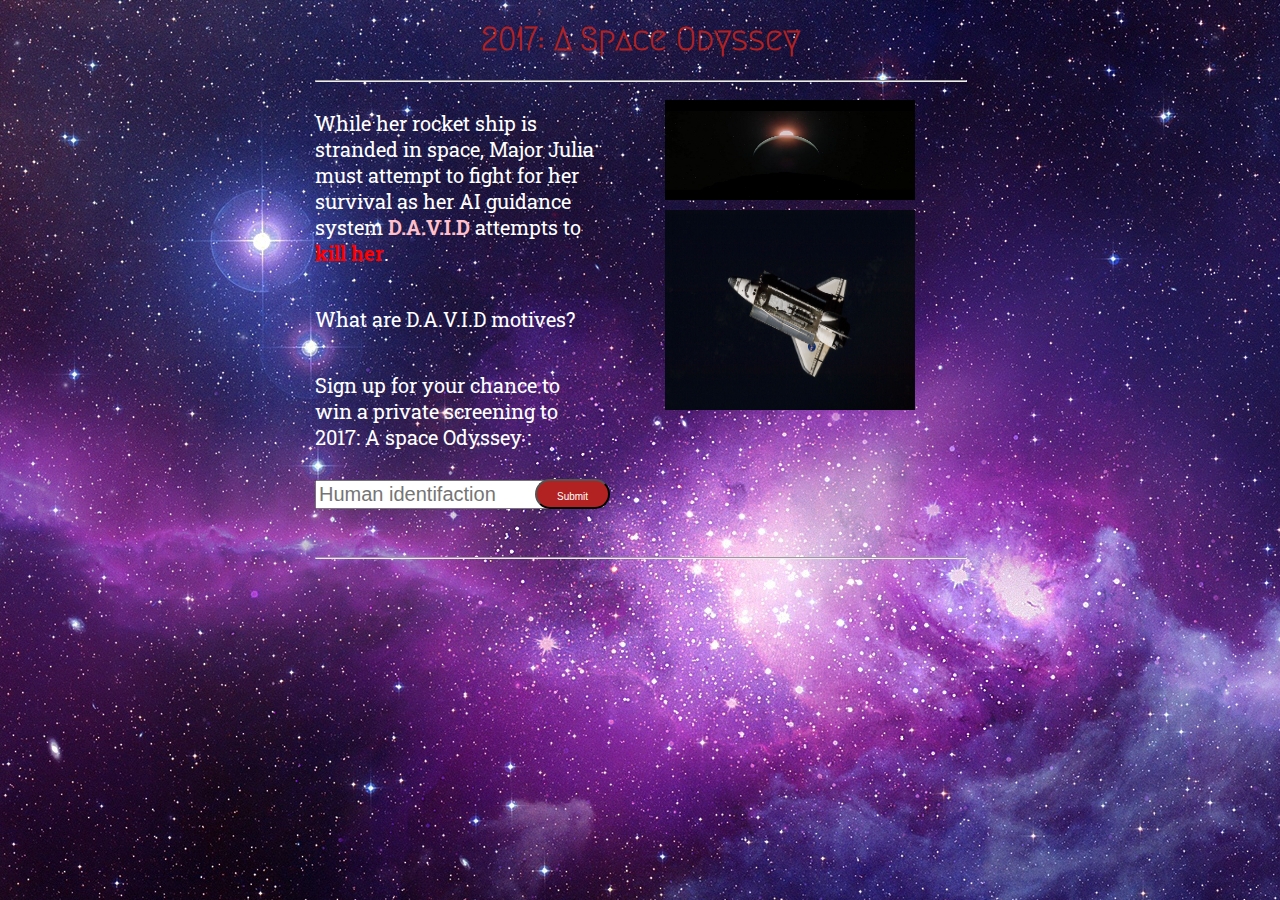
==== index.html @ 768e124a "horizontal rule at footer" ====
<!DOCTYPE html>
<html>

<head>
  <meta charset="UTF-8">
  <title>2017:Space</title>
  <link rel="stylesheet" href="style.css" type="text/css">
  <link href="https://fonts.googleapis.com/css?family=Megrim" rel="stylesheet">
  <link href="https://fonts.googleapis.com/css?family=Roboto+Slab" rel="stylesheet">
  <style>
  </style>
</head>

<body>
  <div class="container">
    <h1>2017: A Space Odyssey</h1>
    <hr>
    <p>While her rocket ship is stranded in space, Major Julia must attempt to fight for her survival as her AI guidance system <span class="bold pink">D.A.V.I.D</span> attempts to<span class="bold red"> kill her</span>.</p>
    <img id="bg" src="2001-space-odyssey.jpg" alt="space" style="width:250px;height:100px;">
    <img src="stranded.jpg" alt="space" style="width:250px;height:200px;">
    <p>What are D.A.V.I.D motives?</p>
    <form action="http://www.w3schools.com/action_page.php" method="get">
      <p>Sign up for your chance to win a private screening to 2017: A space Odyssey :</p>
      <input type="text" name="name" placeholder="Human identifaction" required>
      <input id="fire-button" type="submit" value="Submit">
    </form>
    <hr>
  </div>
</body>

</html>
---- style.css ----
h1{
    font-family: 'Megrim', cursive;
    text-align: center;
    color: firebrick;

}

hr {
    width: 100%;
}

.container {
    width: 650px;
    margin: auto;
}

.bold {
    font-weight: bold;
}

.red{
    color:red;
}
.pink{
    color:pink;
}
 p{
	font-family: 'Roboto Slab', cursive;
	font-size: 20px;
	width: 280px;
	float:left;
	color:white;
}
img{
    float: right;
    margin-top: 10px;
    padding-right: 50px
}
body {
    background-image: url("starnight.jpg");
  }
input{
    font-size: 20px;
    margin-top: 10px;
    margin-right: 200px;
}
#fire-button {
    border-radius: 28px;
    font-family: Arial;
    color: white;
    font-size: 10px;
    background: firebrick;
    padding: 10px 20px 10px 20px;
    text-decoration: none;
    height: 30px;
    position: relative;
    left:220px;
    bottom:40px;
}
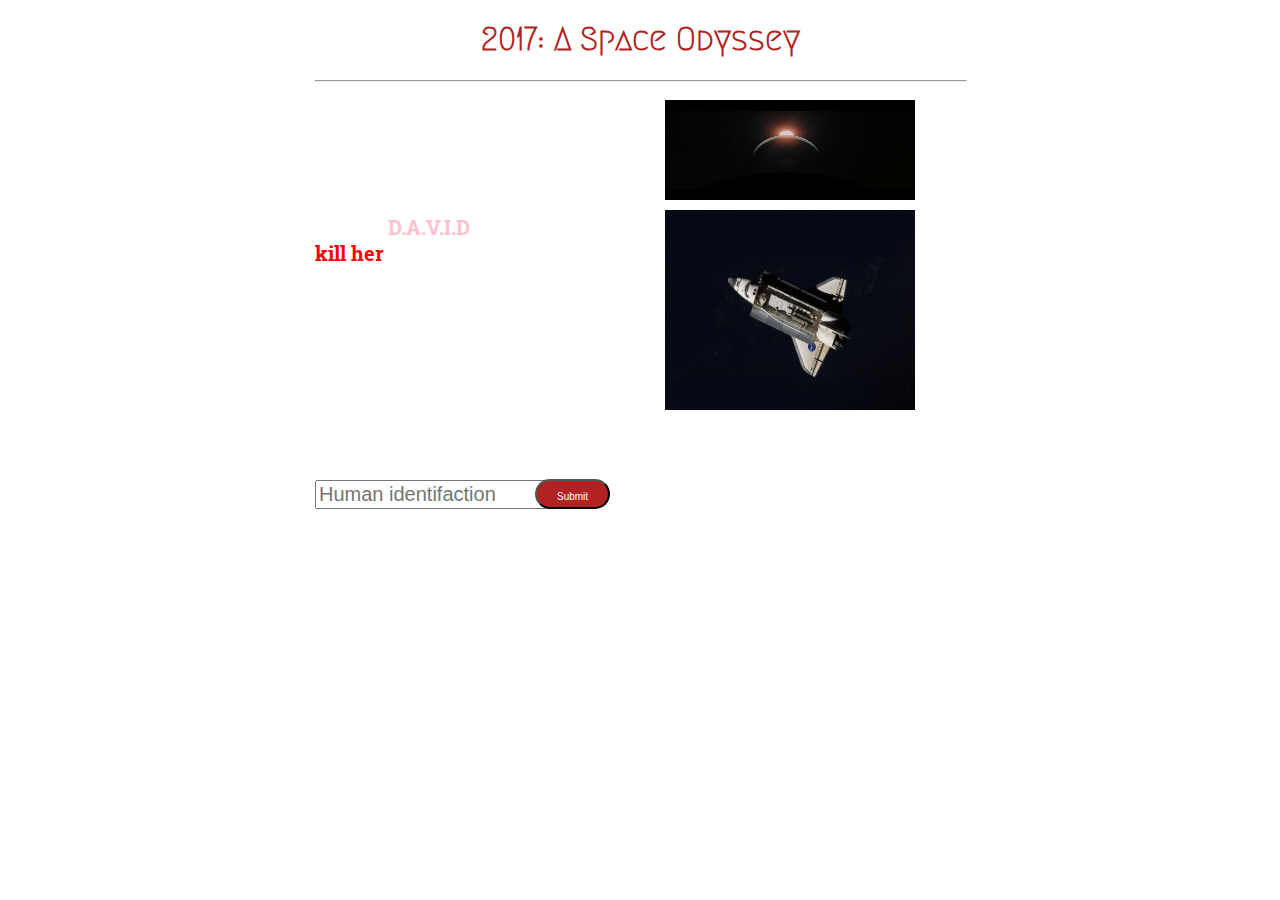
==== commit 006fd0e2: "background" ====
--- a/index.html
+++ b/index.html
@@ -1,31 +1,32 @@
 <!DOCTYPE html>
+
 <html>
-
+  <!--https://upload.wikimedia.org/wikipedia/commons/f/f3/Orion_Nebul-_Hubble_2006_mosaic_18000.jpg-->
+  <!--https://upload.wikimedia.org/wikipedia/commons/thumb/f/fe/STS-119-discovery-from-ISS-during-RPM.jpg/320px-STS-119-discovery-from-ISS-during-RPM.jpg-->
 <head>
   <meta charset="UTF-8">
   <title>2017:Space</title>
   <link rel="stylesheet" href="style.css" type="text/css">
-  <link href="https://fonts.googleapis.com/css?family=Megrim" rel="stylesheet">
-  <link href="https://fonts.googleapis.com/css?family=Roboto+Slab" rel="stylesheet">
+ <link href="https://fonts.googleapis.com/css?family=Megrim" rel="stylesheet">
+<link href="https://fonts.googleapis.com/css?family=Roboto+Slab" rel="stylesheet">
   <style>
-  </style>
+    </style>
 </head>
 
 <body>
   <div class="container">
     <h1>2017: A Space Odyssey</h1>
     <hr>
-    <p>While her rocket ship is stranded in space, Major Julia must attempt to fight for her survival as her AI guidance system <span class="bold pink">D.A.V.I.D</span> attempts to<span class="bold red"> kill her</span>.</p>
-    <img id="bg" src="2001-space-odyssey.jpg" alt="space" style="width:250px;height:100px;">
-    <img src="stranded.jpg" alt="space" style="width:250px;height:200px;">
-    <p>What are D.A.V.I.D motives?</p>
-    <form action="http://www.w3schools.com/action_page.php" method="get">
-      <p>Sign up for your chance to win a private screening to 2017: A space Odyssey :</p>
-      <input type="text" name="name" placeholder="Human identifaction" required>
+    <p>While her rocket ship is stranded in space, Major Julia must attempt to fight for her survival as her AI guidance system <span class = "bold pink">D.A.V.I.D</span> attempts to<span class="bold red"> kill her</span>.</p>
+
+      <img id="bg" src="2001-space-odyssey.jpg" alt="space" style="width:250px;height:100px;">
+      <img src="stranded.jpg" alt="space" style="width:250px;height:200px;">
+<p>What are D.A.V.I.D motives?</p>
+      <form action="http://www.w3schools.com/action_page.php" method="get">
+        <p>Sign up for your chance to win a private screening to 2017: A space Odyssey :</p>
+      <input type="text" name="name" placeholder="Human identifaction"required>  
       <input id="fire-button" type="submit" value="Submit">
-    </form>
-    <hr>
+        </form>
   </div>
 </body>
-
-</html>
+</html>--- a/style.css
+++ b/style.css
@@ -37,7 +37,7 @@
     padding-right: 50px
 }
 body {
-    background-image: url("starnight.jpg");
+    background-image: url("spacebackground.jpg");
   }
 input{
     font-size: 20px;
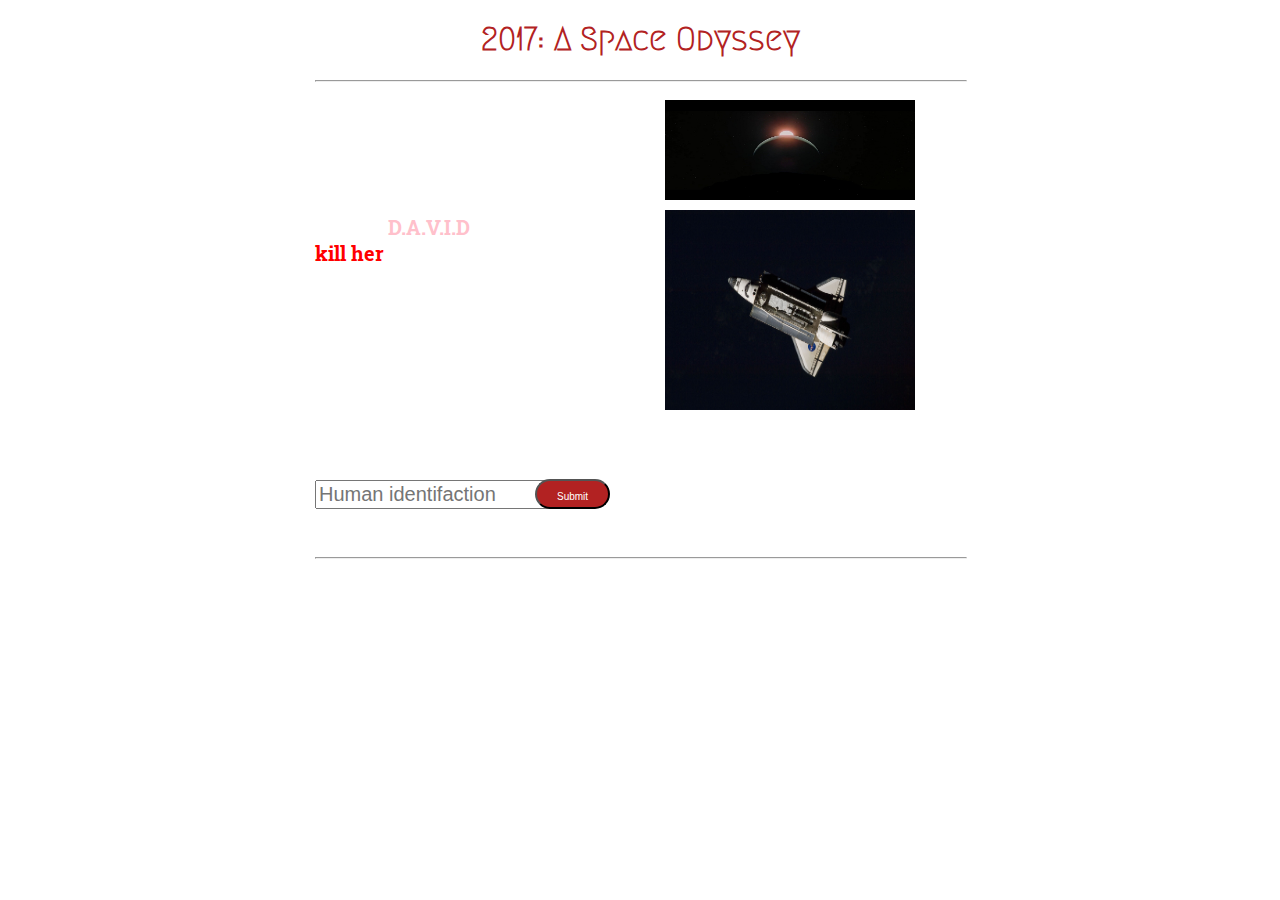
==== commit 2d7339f6: "background resolve" ====
--- a/index.html
+++ b/index.html
@@ -1,32 +1,35 @@
 <!DOCTYPE html>
 
 <html>
+
   <!--https://upload.wikimedia.org/wikipedia/commons/f/f3/Orion_Nebul-_Hubble_2006_mosaic_18000.jpg-->
   <!--https://upload.wikimedia.org/wikipedia/commons/thumb/f/fe/STS-119-discovery-from-ISS-during-RPM.jpg/320px-STS-119-discovery-from-ISS-during-RPM.jpg-->
+
 <head>
   <meta charset="UTF-8">
   <title>2017:Space</title>
   <link rel="stylesheet" href="style.css" type="text/css">
- <link href="https://fonts.googleapis.com/css?family=Megrim" rel="stylesheet">
-<link href="https://fonts.googleapis.com/css?family=Roboto+Slab" rel="stylesheet">
+  <link href="https://fonts.googleapis.com/css?family=Megrim" rel="stylesheet">
+  <link href="https://fonts.googleapis.com/css?family=Roboto+Slab" rel="stylesheet">
   <style>
-    </style>
+  </style>
 </head>
 
 <body>
   <div class="container">
     <h1>2017: A Space Odyssey</h1>
     <hr>
-    <p>While her rocket ship is stranded in space, Major Julia must attempt to fight for her survival as her AI guidance system <span class = "bold pink">D.A.V.I.D</span> attempts to<span class="bold red"> kill her</span>.</p>
-
-      <img id="bg" src="2001-space-odyssey.jpg" alt="space" style="width:250px;height:100px;">
-      <img src="stranded.jpg" alt="space" style="width:250px;height:200px;">
-<p>What are D.A.V.I.D motives?</p>
-      <form action="http://www.w3schools.com/action_page.php" method="get">
-        <p>Sign up for your chance to win a private screening to 2017: A space Odyssey :</p>
-      <input type="text" name="name" placeholder="Human identifaction"required>  
+    <p>While her rocket ship is stranded in space, Major Julia must attempt to fight for her survival as her AI guidance system <span class="bold pink">D.A.V.I.D</span> attempts to<span class="bold red"> kill her</span>.</p>
+    <img id="bg" src="2001-space-odyssey.jpg" alt="space" style="width:250px;height:100px;">
+    <img src="stranded.jpg" alt="space" style="width:250px;height:200px;">
+    <p>What are D.A.V.I.D motives?</p>
+    <form action="http://www.w3schools.com/action_page.php" method="get">
+      <p>Sign up for your chance to win a private screening to 2017: A space Odyssey :</p>
+      <input type="text" name="name" placeholder="Human identifaction" required>
       <input id="fire-button" type="submit" value="Submit">
-        </form>
+    </form>
+    <hr>
   </div>
 </body>
-</html>+
+</html>
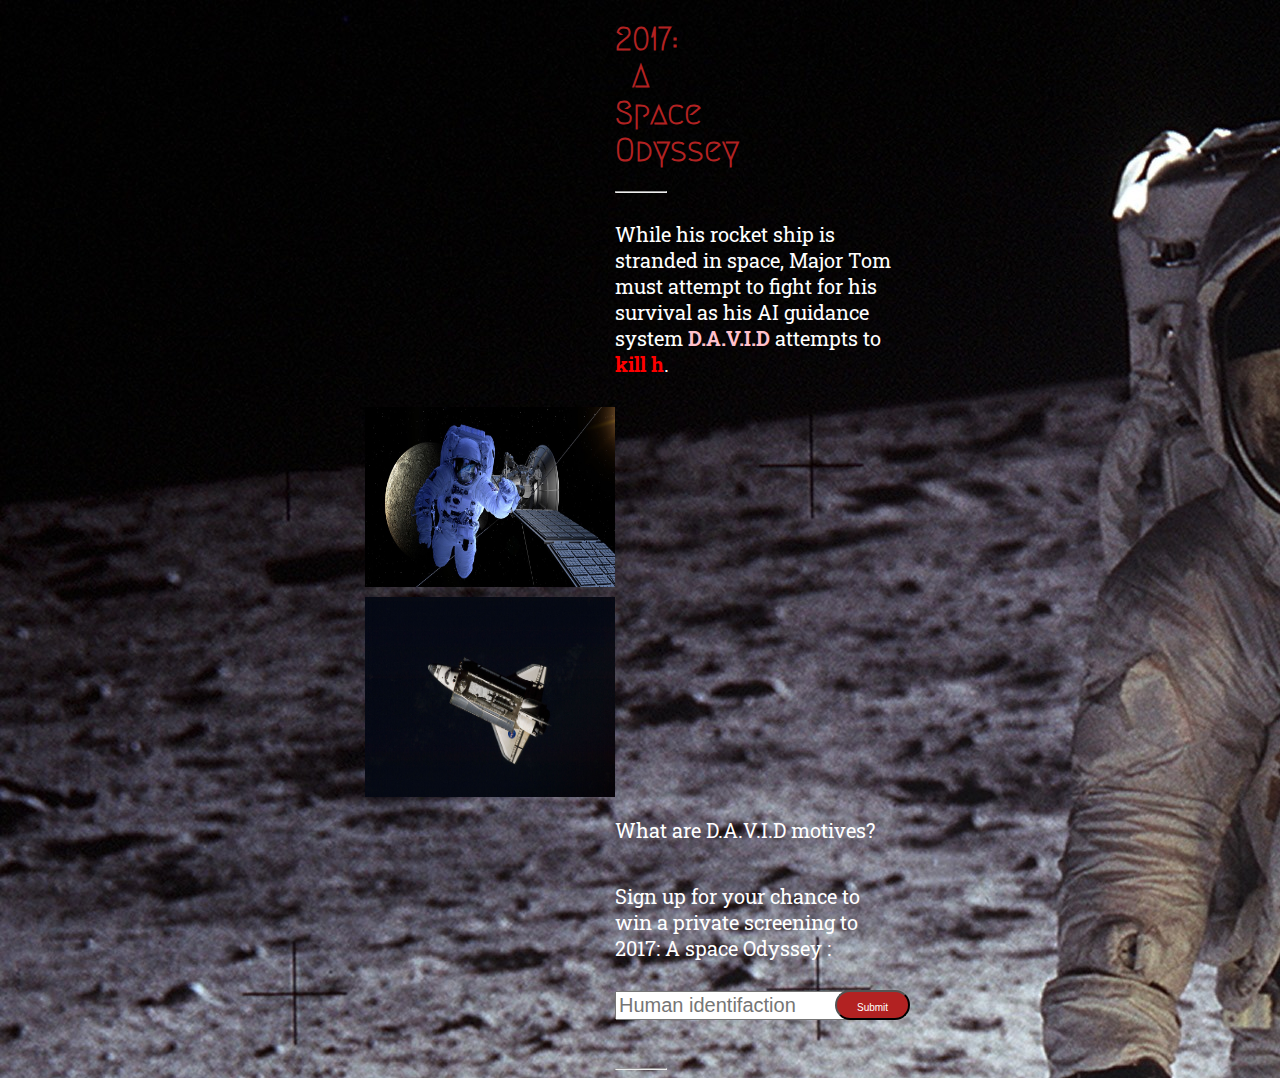
==== commit 109e6ff2: "credit image" ====
--- a/index.html
+++ b/index.html
@@ -2,9 +2,9 @@
 
 <html>
 
-  <!--https://upload.wikimedia.org/wikipedia/commons/f/f3/Orion_Nebul-_Hubble_2006_mosaic_18000.jpg-->
+ <!--https://static.pexels.com/photos/41162/moon-landing-apollo-11-nasa-buzz-aldrin-41162.jpeg-->
   <!--https://upload.wikimedia.org/wikipedia/commons/thumb/f/fe/STS-119-discovery-from-ISS-during-RPM.jpg/320px-STS-119-discovery-from-ISS-during-RPM.jpg-->
-
+<!--http://maxpixel.freegreatpicture.com/Space-Travel-Forward-Astronomy-Moon-Satellite-1849035-->
 <head>
   <meta charset="UTF-8">
   <title>2017:Space</title>
@@ -18,11 +18,16 @@
 <body>
   <div class="container">
     <h1>2017: A Space Odyssey</h1>
+    
     <hr>
-    <p>While her rocket ship is stranded in space, Major Julia must attempt to fight for her survival as her AI guidance system <span class="bold pink">D.A.V.I.D</span> attempts to<span class="bold red"> kill her</span>.</p>
-    <img id="bg" src="2001-space-odyssey.jpg" alt="space" style="width:250px;height:100px;">
+    
+    <p>While his rocket ship is stranded in space, Major Tom must attempt to fight for his survival as his AI guidance system <span class="bold pink">D.A.V.I.D</span> attempts to<span class="bold red"> kill h</span>.</p>
+    
+    <img id="bg" src="spacetravel.jpg" alt="space" style="width:250px;height:180px;">
     <img src="stranded.jpg" alt="space" style="width:250px;height:200px;">
+    
     <p>What are D.A.V.I.D motives?</p>
+    
     <form action="http://www.w3schools.com/action_page.php" method="get">
       <p>Sign up for your chance to win a private screening to 2017: A space Odyssey :</p>
       <input type="text" name="name" placeholder="Human identifaction" required>
--- a/style.css
+++ b/style.css
@@ -10,7 +10,7 @@
 }
 
 .container {
-    width: 650px;
+    width: 50px;
     margin: auto;
 }
 
@@ -37,7 +37,8 @@
     padding-right: 50px
 }
 body {
-    background-image: url("spacebackground.jpg");
+    background-image: url("moonman.jpeg");
+    
   }
 input{
     font-size: 20px;
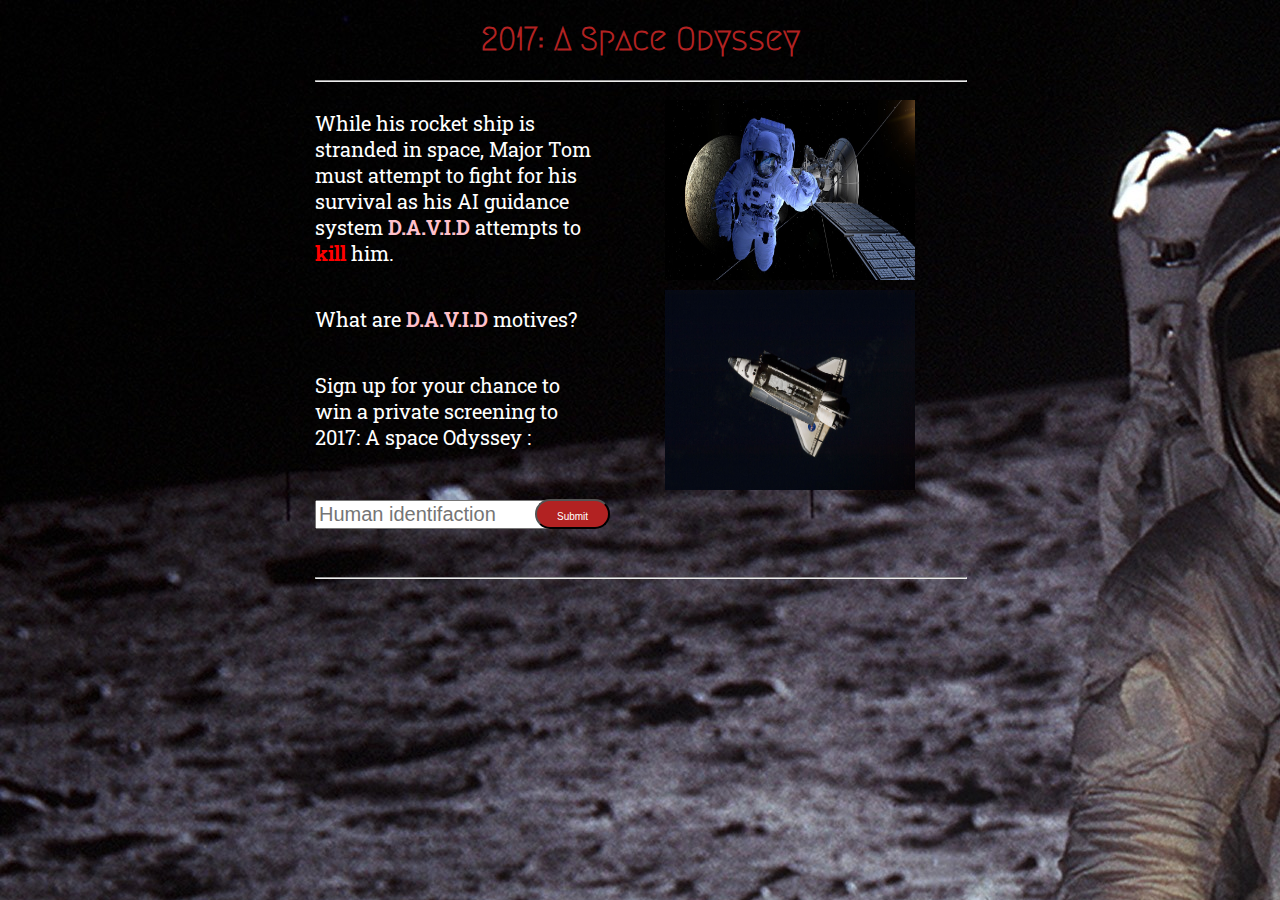
==== commit 7907f071: "revise paragraph include span" ====
--- a/index.html
+++ b/index.html
@@ -21,12 +21,12 @@
     
     <hr>
     
-    <p>While his rocket ship is stranded in space, Major Tom must attempt to fight for his survival as his AI guidance system <span class="bold pink">D.A.V.I.D</span> attempts to<span class="bold red"> kill h</span>.</p>
+    <p>While his rocket ship is stranded in space, Major Tom must attempt to fight for his survival as his AI guidance system <span class="bold pink">D.A.V.I.D</span> attempts to<span class="bold red"> kill</span> him.</p>
     
     <img id="bg" src="spacetravel.jpg" alt="space" style="width:250px;height:180px;">
     <img src="stranded.jpg" alt="space" style="width:250px;height:200px;">
     
-    <p>What are D.A.V.I.D motives?</p>
+    <p>What are <span class="bold pink">D.A.V.I.D</span> motives?</p>
     
     <form action="http://www.w3schools.com/action_page.php" method="get">
       <p>Sign up for your chance to win a private screening to 2017: A space Odyssey :</p>
--- a/style.css
+++ b/style.css
@@ -10,7 +10,7 @@
 }
 
 .container {
-    width: 50px;
+    width: 650px;
     margin: auto;
 }
 
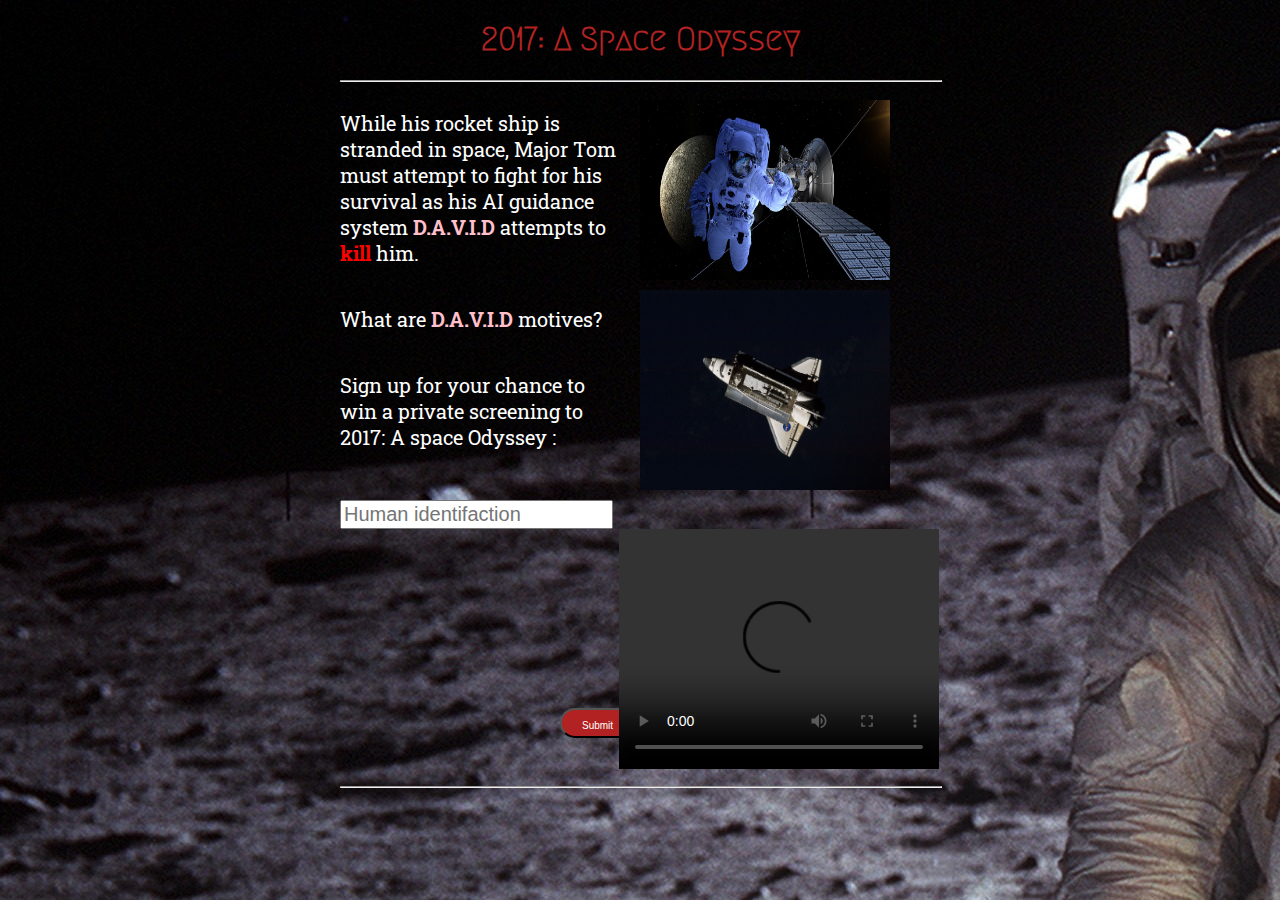
==== commit fe01fb5d: "movie trailer added" ====
--- a/index.html
+++ b/index.html
@@ -32,6 +32,11 @@
       <p>Sign up for your chance to win a private screening to 2017: A space Odyssey :</p>
       <input type="text" name="name" placeholder="Human identifaction" required>
       <input id="fire-button" type="submit" value="Submit">
+<video width="320" height="240" controls>
+  <source src="strandedspace.mp4" type="video/mp4">
+</video>
+    
+    
     </form>
     <hr>
   </div>
--- a/style.css
+++ b/style.css
@@ -10,7 +10,7 @@
 }
 
 .container {
-    width: 650px;
+    width: 600px;
     margin: auto;
 }
 
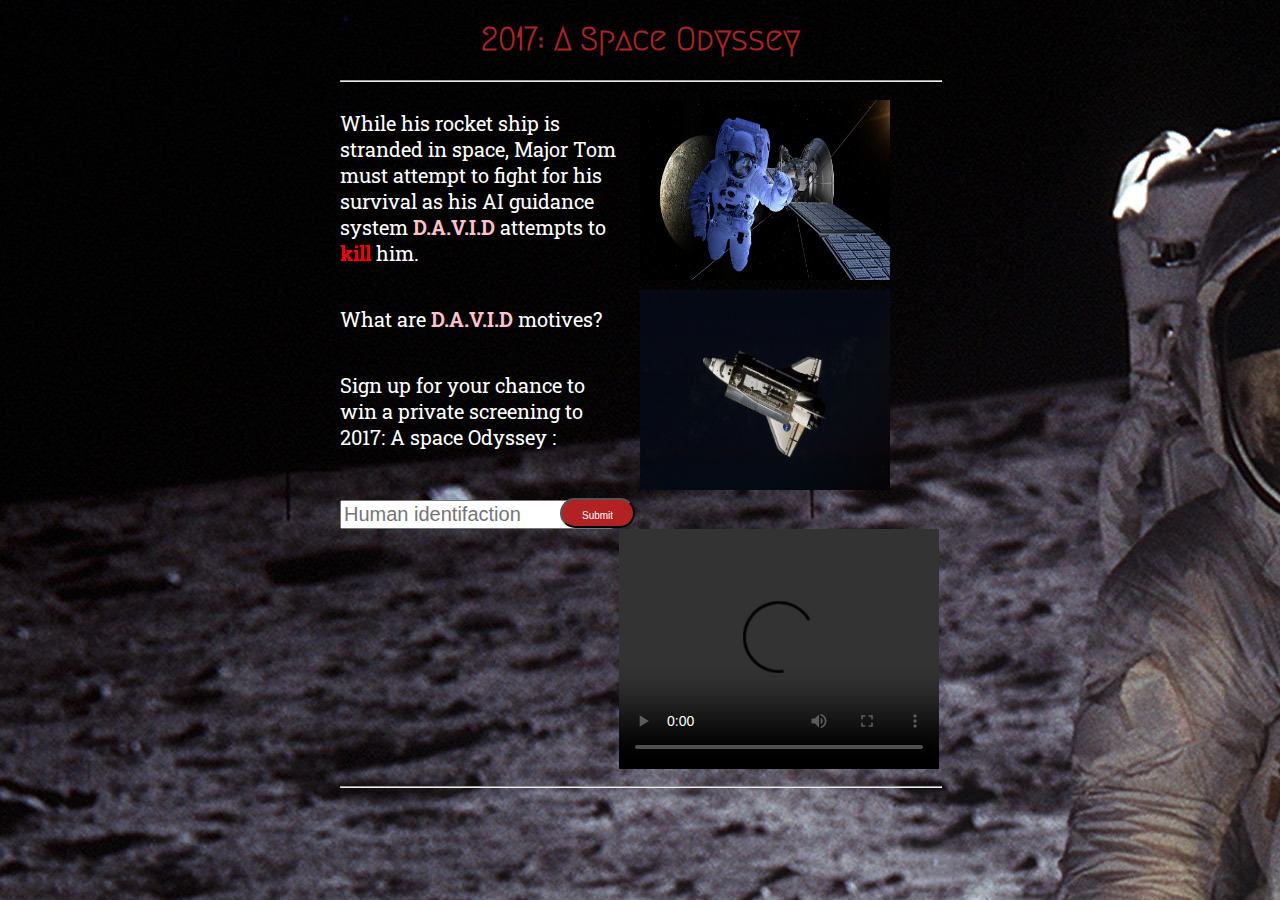
==== commit 4ca19b0e: "button location fixed" ====
--- a/index.html
+++ b/index.html
@@ -32,6 +32,7 @@
       <p>Sign up for your chance to win a private screening to 2017: A space Odyssey :</p>
       <input type="text" name="name" placeholder="Human identifaction" required>
       <input id="fire-button" type="submit" value="Submit">
+      
 <video width="320" height="240" controls>
   <source src="strandedspace.mp4" type="video/mp4">
 </video>
--- a/style.css
+++ b/style.css
@@ -56,5 +56,5 @@
     height: 30px;
     position: relative;
     left:220px;
-    bottom:40px;
+    bottom:250px;
 }
